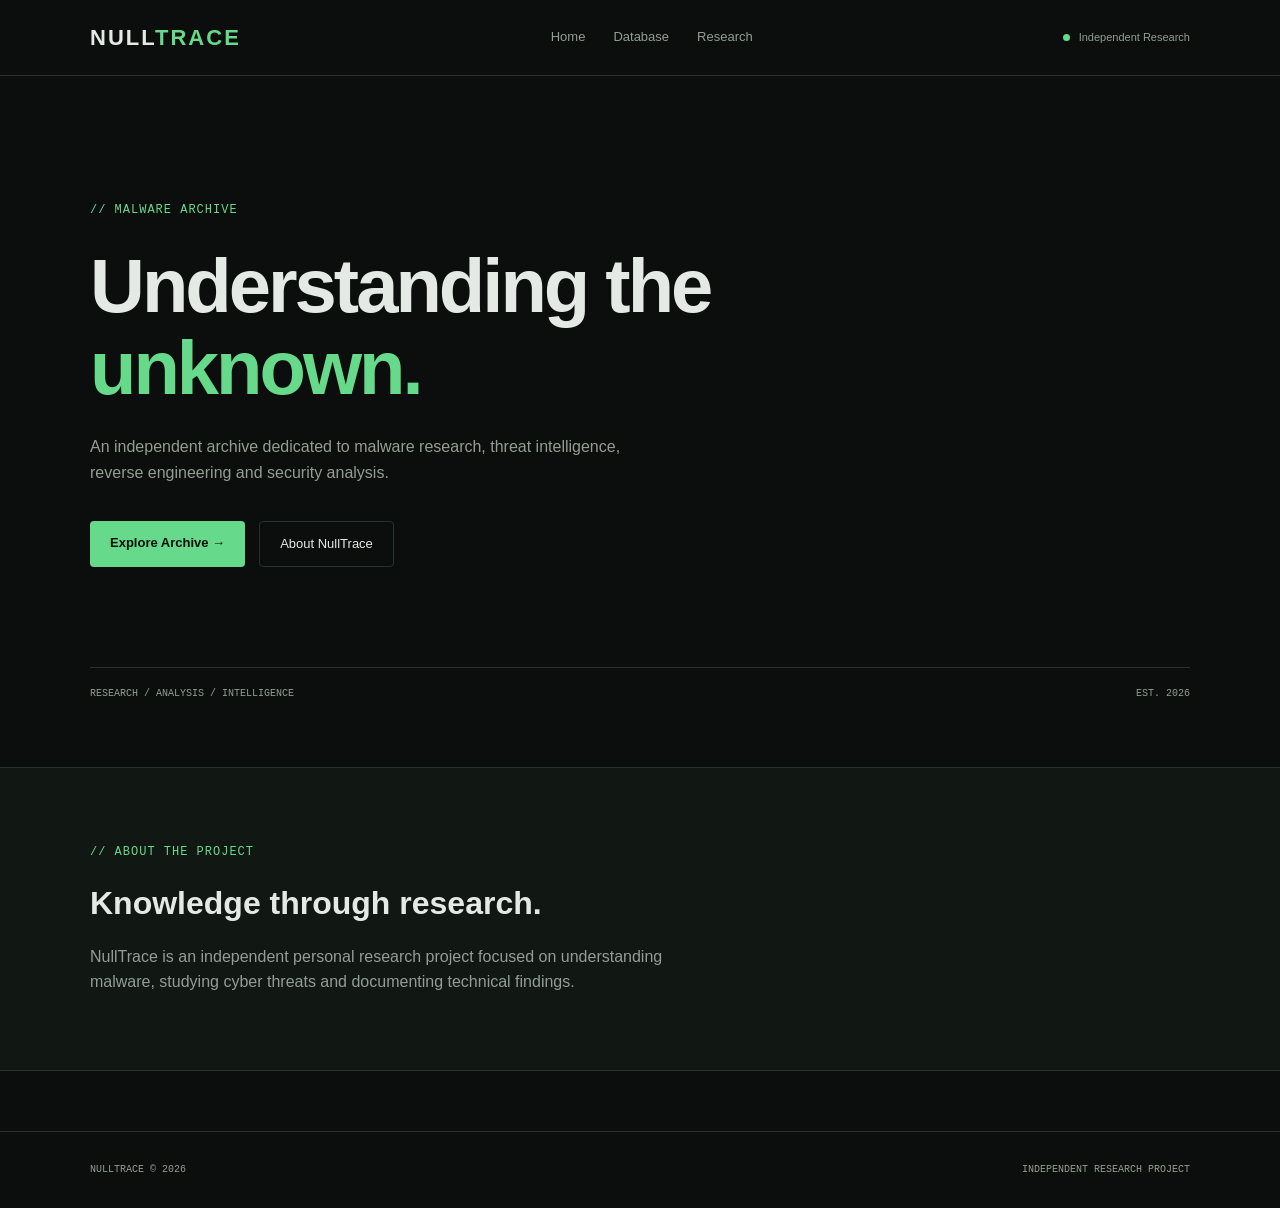
==== index.html @ 1bd1044a "Add files via upload" ====
<!DOCTYPE html>
<html lang="en">
<head>
    <meta charset="UTF-8">
    <meta name="viewport" content="width=device-width, initial-scale=1.0">

    <title>NullTrace | Malware Archive</title>

    <meta name="description" content="An independent archive for malware research, threat intelligence and reverse engineering.">

    <link rel="stylesheet" href="css/style.css">
</head>

<body>

    <header class="header">
        <div class="container nav-container">

            <a href="index.html" class="logo">
                NULL<span>TRACE</span>
            </a>

            <nav class="navigation">
            <a href="index.html">Home</a>
            <a href="database/index.html">Database</a>
            <a href="research/index.html">Research</a>
            </nav>

            <div class="status">
                <span class="status-dot"></span>
                Independent Research
            </div>

        </div>
    </header>


    <main>

        <section class="hero container" id="home">

            <p class="eyebrow">// MALWARE ARCHIVE</p>

            <h1>
                Understanding the
                <span>unknown.</span>
            </h1>

            <p class="hero-description">
                An independent archive dedicated to malware research,
                threat intelligence, reverse engineering and security analysis.
            </p>

            <div class="hero-buttons">
                <a href="database/index.html" class="button primary">
                    Explore Archive →
                </a>

                <a href="#about" class="button secondary">
                    About NullTrace
                </a>
            </div>

            <div class="hero-footer">
                <span>RESEARCH / ANALYSIS / INTELLIGENCE</span>
                <span>EST. 2026</span>
            </div>

        </section>

                </article>

            </div>

        </section>


        <section class="about-section" id="about">
            <div class="container">
                <p class="eyebrow">// ABOUT THE PROJECT</p>

                <h2>Knowledge through research.</h2>

                <p>
                    NullTrace is an independent personal research
                    project focused on understanding malware,
                    studying cyber threats and documenting
                    technical findings.
                </p>
            </div>
        </section>

    </main>


    <footer class="footer">
        <div class="container">
            <span>NULLTRACE © 2026</span>
            <span>INDEPENDENT RESEARCH PROJECT</span>
        </div>
    </footer>

    <script src="js/main.js"></script>

</body>
</html>
---- css/style.css ----
/* NULLTRACE - Main stylesheet */

:root {
    --background: #0b0e0c;
    --surface: #111713;
    --border: #26332b;
    --green: #66d98a;
    --text: #e4e9e5;
    --muted: #929e95;
}

* {
    margin: 0;
    padding: 0;
    box-sizing: border-box;
}

html {
    scroll-behavior: smooth;
}

body {
    background: var(--background);
    color: var(--text);
    font-family: -apple-system, BlinkMacSystemFont,
                 "Segoe UI", sans-serif;
    line-height: 1.6;
}

a {
    color: inherit;
    text-decoration: none;
}

.container {
    width: min(1100px, 90%);
    margin: 0 auto;
}

/* HEADER */

.header {
    border-bottom: 1px solid var(--border);
}

.nav-container {
    min-height: 75px;
    display: flex;
    align-items: center;
    justify-content: space-between;
    gap: 25px;
}

.logo {
    font-size: 22px;
    font-weight: 800;
    letter-spacing: 2px;
}

.logo span {
    color: var(--green);
}

.navigation {
    display: flex;
    gap: 28px;
}

.navigation a {
    color: var(--muted);
    font-size: 13px;
}

.navigation a:hover {
    color: var(--green);
}

.status {
    color: var(--muted);
    font-size: 11px;
}

.status-dot {
    display: inline-block;
    width: 7px;
    height: 7px;
    background: var(--green);
    border-radius: 50%;
    margin-right: 6px;
}

/* HERO */

.hero {
    padding-top: 125px;
    padding-bottom: 65px;
}

.eyebrow {
    color: var(--green);
    font-family: monospace;
    font-size: 12px;
    letter-spacing: 1px;
}

.hero h1 {
    max-width: 750px;
    margin-top: 25px;
    font-size: clamp(42px, 7vw, 76px);
    line-height: 1.08;
    letter-spacing: -3px;
}

.hero h1 span {
    color: var(--green);
}

.hero-description {
    max-width: 560px;
    margin-top: 25px;
    color: var(--muted);
    font-size: 16px;
}

.hero-buttons {
    display: flex;
    gap: 14px;
    margin-top: 35px;
    flex-wrap: wrap;
}

.button {
    padding: 12px 20px;
    font-size: 13px;
    border-radius: 4px;
    transition: 0.2s;
}

.primary {
    background: var(--green);
    color: #07100a;
    font-weight: 700;
}

.primary:hover {
    background: #8af0a8;
}

.secondary {
    border: 1px solid var(--border);
    color: var(--text);
}

.secondary:hover {
    border-color: var(--green);
}

.hero-footer {
    margin-top: 100px;
    padding-top: 18px;
    border-top: 1px solid var(--border);
    display: flex;
    justify-content: space-between;
    color: var(--muted);
    font-family: monospace;
    font-size: 10px;
}

/* CATEGORIES */

.section {
    padding-top: 75px;
    padding-bottom: 100px;
}

.section-heading {
    display: flex;
    justify-content: space-between;
    align-items: end;
    margin-bottom: 30px;
}

.section-heading h2 {
    font-size: 30px;
    margin-top: 8px;
}

.section-index {
    color: var(--muted);
    font-family: monospace;
    font-size: 12px;
}

.category-grid {
    display: grid;
    grid-template-columns: repeat(2, 1fr);
    gap: 15px;
}

.category-card {
    background: var(--surface);
    border: 1px solid var(--border);
    padding: 28px;
    min-height: 205px;
    transition: border-color 0.2s;
}

.category-card:hover {
    border-color: var(--green);
}

.card-number {
    color: var(--green);
    font-family: monospace;
    font-size: 12px;
}

.category-card h3 {
    margin-top: 20px;
    font-size: 19px;
}

.category-card p {
    color: var(--muted);
    font-size: 13px;
    margin-top: 10px;
    max-width: 400px;
}

.category-card a {
    display: inline-block;
    color: var(--green);
    font-size: 12px;
    margin-top: 20px;
}

/* ABOUT */

.about-section {
    background: var(--surface);
    border-top: 1px solid var(--border);
    border-bottom: 1px solid var(--border);
    padding: 75px 0;
}

.about-section h2 {
    font-size: 32px;
    margin-top: 15px;
}

.about-section p:last-child {
    max-width: 600px;
    color: var(--muted);
    margin-top: 15px;
}

/* FOOTER */


/* FOOTER */

.footer {
    margin-top: 60px;
    padding: 30px 0;
    border-top: 1px solid var(--border);
    color: var(--muted);
    font-family: monospace;
    font-size: 10px;
}

.footer .container {
    display: flex;
    justify-content: space-between;
    gap: 15px;
}


/* MOBILE */

@media (max-width: 700px) {

    .nav-container {
        flex-wrap: wrap;
        padding: 18px 0;
    }

    .navigation {
        order: 3;
        width: 100%;
        justify-content: space-between;
        gap: 10px;
    }

    .status {
        font-size: 10px;
    }

    .hero {
        padding-top: 80px;
    }

    .hero h1 {
        letter-spacing: -1.5px;
    }

    .hero-footer {
        margin-top: 65px;
        gap: 15px;
    }

    .category-grid {
        grid-template-columns: 1fr;
    }

    .footer .container {
        flex-direction: column;
    }
}
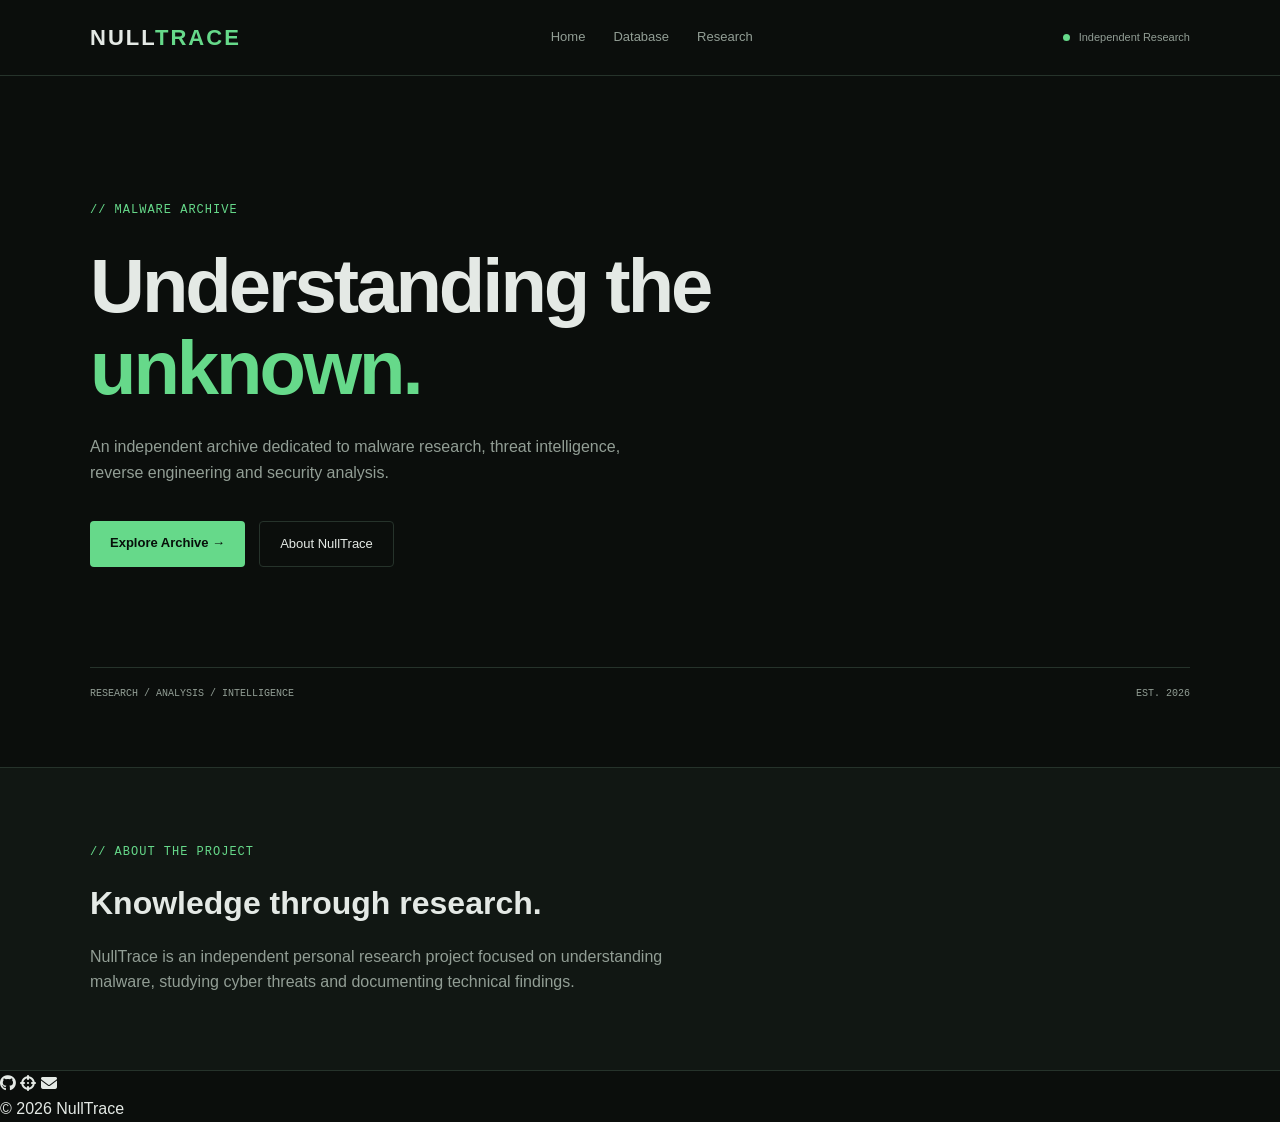
==== commit bf8e2d7c: "Add files via upload" ====
--- a/index.html
+++ b/index.html
@@ -10,6 +10,7 @@
     <meta name="description" content="An independent archive for malware research, threat intelligence and reverse engineering.">
 
     <link rel="stylesheet" href="css/style.css">
+    <link rel="stylesheet" href="https://cdnjs.cloudflare.com/ajax/libs/font-awesome/6.7.2/css/all.min.css">
 </head>
 
 <body>
@@ -92,16 +93,24 @@
         </section>
 
     </main>
+    
+<footer class="site-footer">
+    <div class="footer-links">
+        <a href="https://github.com/0-exec" target="_blank" rel="noopener noreferrer" aria-label="GitHub">
+            <i class="fa-brands fa-github"></i>
+        </a>
 
+        <a href="https://tryhackme.com/p/.exec" target="_blank" rel="noopener noreferrer" aria-label="TryHackMe">
+            <i class="fa-solid fa-crosshairs"></i>
+        </a>
 
-    <footer class="footer">
-        <div class="container">
-            <span>NULLTRACE © 2026</span>
-            <span>INDEPENDENT RESEARCH PROJECT</span>
-        </div>
-    </footer>
+        <a href="mailto:flamur.rahimi@pm.me" aria-label="Email">
+            <i class="fa-solid fa-envelope"></i>
+        </a>
+    </div>
 
-    <script src="js/main.js"></script>
+    <p>© 2026 NullTrace</p>
+</footer>
 
 </body>
 </html>
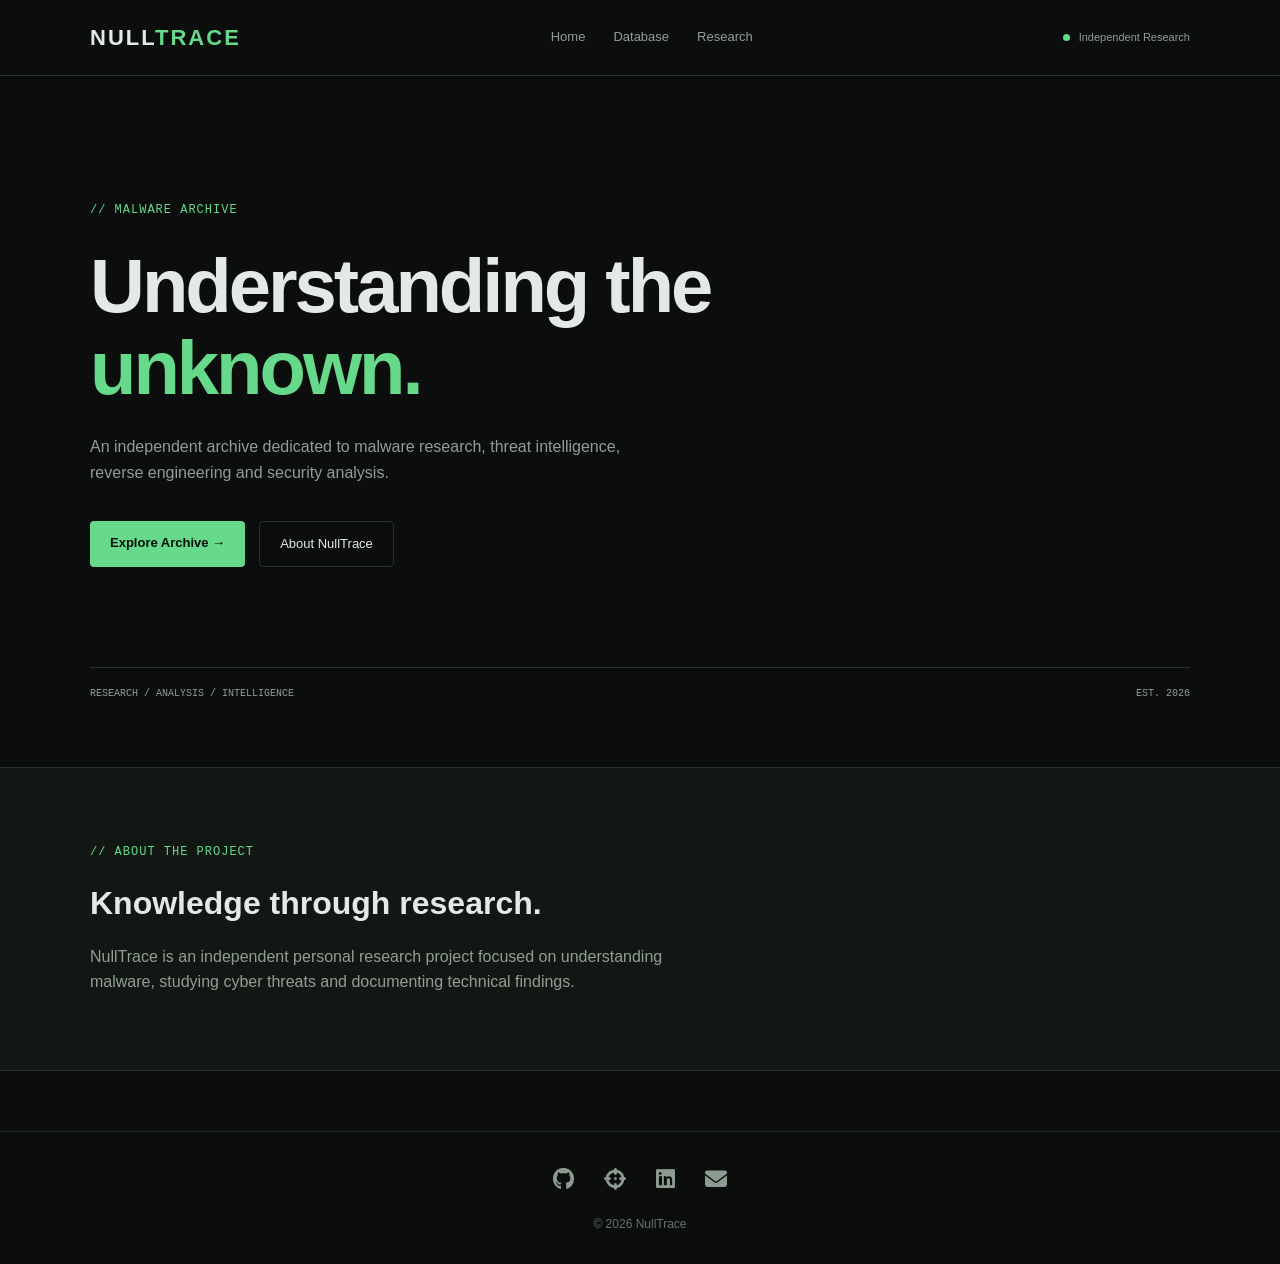
==== commit e4230bb3: "Add files via upload" ====
--- a/index.html
+++ b/index.html
@@ -104,6 +104,13 @@
             <i class="fa-solid fa-crosshairs"></i>
         </a>
 
+        <a href="https://www.linkedin.com/in/flamur-rahimi-094660302/"
+            target="_blank"
+            rel="noopener noreferrer"
+            aria-label="LinkedIn">
+            <i class="fa-brands fa-linkedin"></i>
+        </a>
+
         <a href="mailto:flamur.rahimi@pm.me" aria-label="Email">
             <i class="fa-solid fa-envelope"></i>
         </a>
--- a/css/style.css
+++ b/css/style.css
@@ -255,8 +255,6 @@
     margin-top: 15px;
 }
 
-/* FOOTER */
-
 
 /* FOOTER */
 
@@ -317,3 +315,36 @@
         flex-direction: column;
     }
 }
+
+/* FOOTER */
+
+.site-footer {
+    border-top: 1px solid #1b3025;
+    padding: 30px 20px;
+    margin-top: 60px;
+    text-align: center;
+}
+
+.footer-links {
+    display: flex;
+    justify-content: center;
+    align-items: center;
+    gap: 30px;
+    margin-bottom: 18px;
+}
+
+.footer-links a {
+    color: #8b9b90;
+    font-size: 22px;
+    transition: color 0.2s ease;
+}
+
+.footer-links a:hover {
+    color: #39ff88;
+}
+
+.site-footer p {
+    color: #66756b;
+    font-size: 12px;
+    margin: 0;
+}
